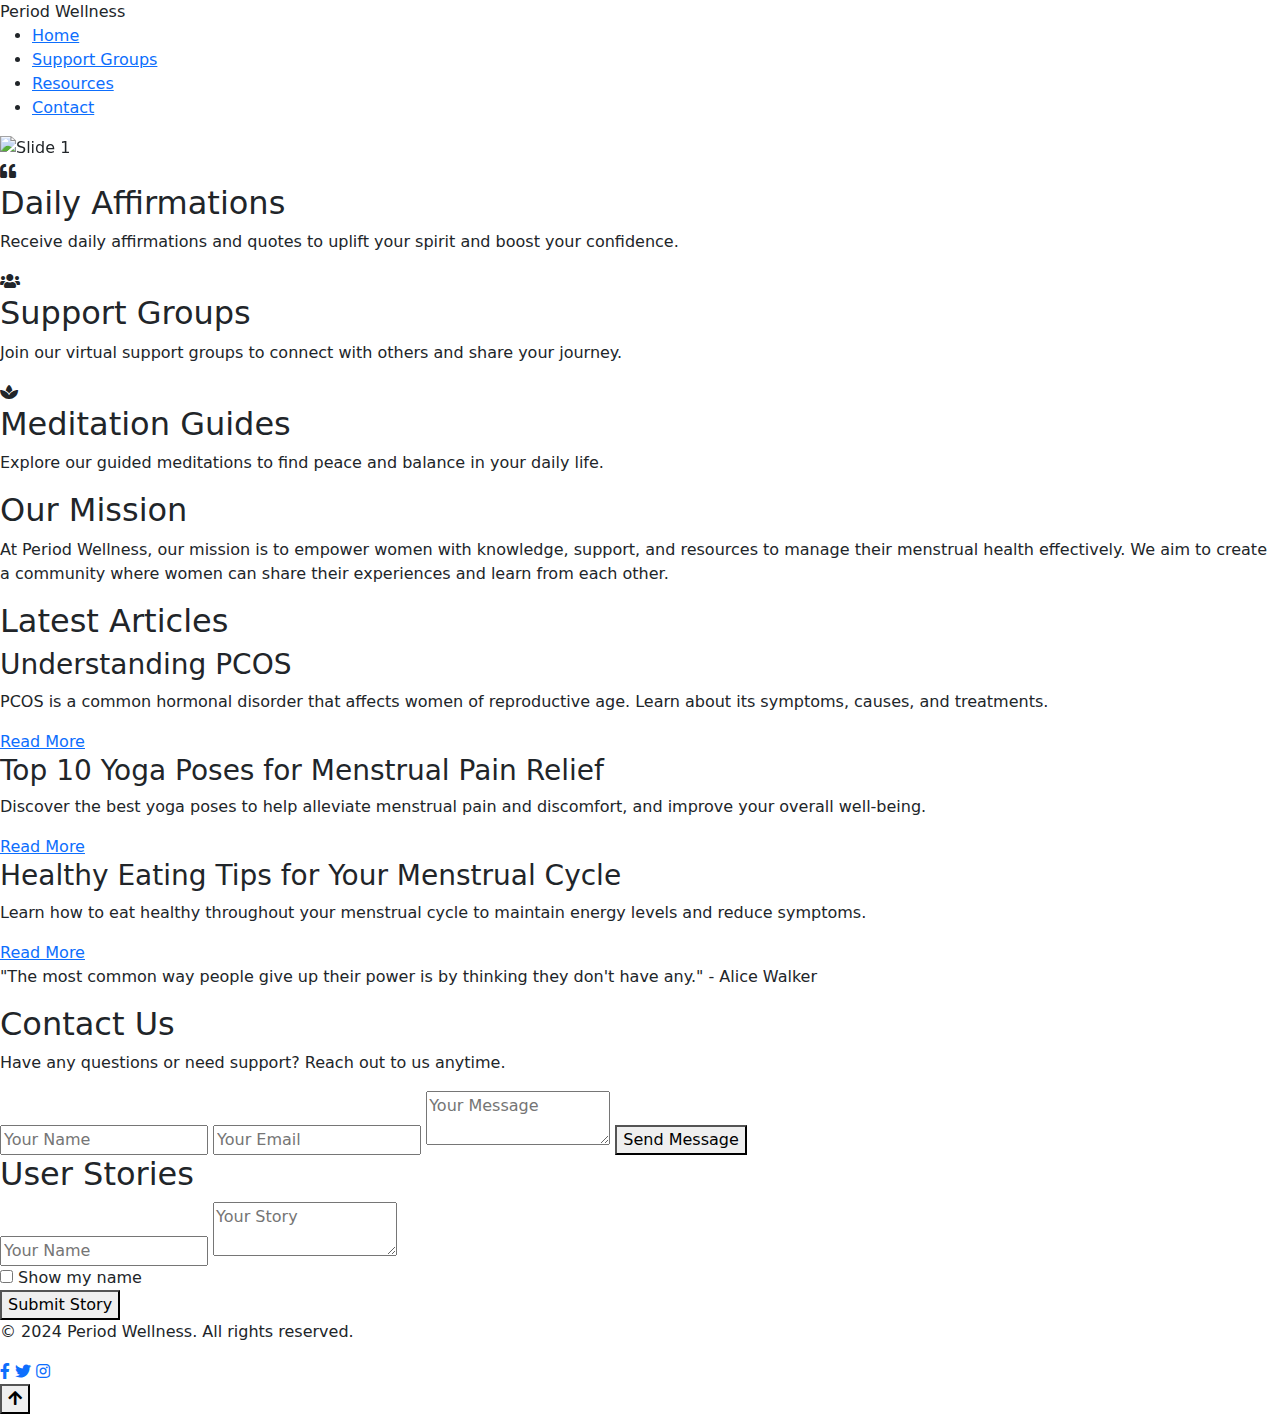
==== index.html @ 1691eefa "Home" ====
<!DOCTYPE html>
<html lang="en">

<head>
    <meta charset="UTF-8">
    <meta name="viewport" content="width=device-width, initial-scale=1.0">
    <title>Period Wellness and Support</title>
    <link rel="stylesheet" href="styles.css">
    <link href="https://fonts.googleapis.com/css2?family=Montserrat:wght@300;400;600&display=swap" rel="stylesheet">
    <link rel="stylesheet" href="https://cdnjs.cloudflare.com/ajax/libs/font-awesome/5.15.4/css/all.min.css">
    <link rel="stylesheet" href="https://cdn.jsdelivr.net/npm/bootstrap@5.3.0/dist/css/bootstrap.min.css" />
    <script src="https://cdn.jsdelivr.net/npm/bootstrap@5.3.0/dist/js/bootstrap.bundle.min.js"></script>
</head>

<body>
    <header>
        <nav>
            <div class="logo">Period Wellness</div>
            <ul>
                <li><a href="#">Home</a></li>
                <li><a href="#">Support Groups</a></li>
                <li><a href="#">Resources</a></li>
                <li><a href="#">Contact</a></li>
            </ul>
        </nav>
    </header>

    <section id="FirstSection">
        <div id="carousel" class="carousel slide" data-bs-ride="carousel" data-bs-interval="2000">
            <div class="carousel-inner">
                <div class="carousel-item active">
                    <img src="images/slide1.jpg" class="d-block w-100" alt="Slide 1">
                </div>
                <div class="carousel-item">
                    <img src="images/slide2.jpg" class="d-block w-100" alt="Slide 2">
                </div>
                <div class="carousel-item">
                    <img src="images/slide3.jpg" class="d-block w-100" alt="Slide 3">
                </div>
            </div>
            <button class="carousel-control-prev" type="button" data-bs-target="#carousel" data-bs-slide="prev">
                <span class="carousel-control-prev-icon" aria-hidden="true"></span>
                <span class="visually-hidden">Previous</span>
            </button>
            <button class="carousel-control-next" type="button" data-bs-target="#carousel" data-bs-slide="next">
                <span class="carousel-control-next-icon" aria-hidden="true"></span>
                <span class="visually-hidden">Next</span>
            </button>
        </div>
    </section>

    <section class="features" id="features">
        <div class="feature">
            <div class="icon"><i class="fas fa-quote-left"></i></div>
            <h2>Daily Affirmations</h2>
            <p>Receive daily affirmations and quotes to uplift your spirit and boost your confidence.</p>
        </div>
        <div class="feature">
            <div class="icon"><i class="fas fa-users"></i></div>
            <h2>Support Groups</h2>
            <p>Join our virtual support groups to connect with others and share your journey.</p>
        </div>
        <div class="feature">
            <div class="icon"><i class="fas fa-spa"></i></div>
            <h2>Meditation Guides</h2>
            <p>Explore our guided meditations to find peace and balance in your daily life.</p>
        </div>
    </section>

    <section class="mission" id="mission">
        <div class="mission-content">
            <h2>Our Mission</h2>
            <p>At Period Wellness, our mission is to empower women with knowledge, support, and resources to manage their menstrual health effectively. We aim to create a community where women can share their experiences and learn from each other.</p>
        </div>
    </section>

    <section class="latest-articles" id="latest-articles">
        <div class="articles-content">
            <h2>Latest Articles</h2>
            <div class="article">
                <h3>Understanding PCOS</h3>
                <p>PCOS is a common hormonal disorder that affects women of reproductive age. Learn about its symptoms, causes, and treatments.</p>
                <a href="#" class="read-more">Read More</a>
            </div>
            <div class="article">
                <h3>Top 10 Yoga Poses for Menstrual Pain Relief</h3>
                <p>Discover the best yoga poses to help alleviate menstrual pain and discomfort, and improve your overall well-being.</p>
                <a href="#" class="read-more">Read More</a>
            </div>
            <div class="article">
                <h3>Healthy Eating Tips for Your Menstrual Cycle</h3>
                <p>Learn how to eat healthy throughout your menstrual cycle to maintain energy levels and reduce symptoms.</p>
                <a href="#" class="read-more">Read More</a>
            </div>
        </div>
    </section>

    <section class="quote" id="quote">
        <div class="quote-content">
            <blockquote>"The most common way people give up their power is by thinking they don't have any." - Alice Walker</blockquote>
        </div>
    </section>

    <section class="contact" id="contact">
        <div class="contact-content">
            <h2>Contact Us</h2>
            <p>Have any questions or need support? Reach out to us anytime.</p>
            <form id="contactForm">
                <input type="text" id="name" placeholder="Your Name" required>
                <input type="email" id="email" placeholder="Your Email" required>
                <textarea id="message" placeholder="Your Message" required></textarea>
                <button type="submit">Send Message</button>
            </form>
        </div>
    </section>

    <section class="user-stories" id="user-stories">
        <div class="stories-content">
            <h2>User Stories</h2>
            <form id="storyForm">
                <input type="text" id="userName" placeholder="Your Name" required>
                <textarea id="userStory" placeholder="Your Story" required></textarea>
                <div class="checkbox">
                    <input type="checkbox" id="displayNameCheckbox">
                    <label for="displayNameCheckbox">Show my name</label>
                </div>
                <button type="submit">Submit Story</button>
            </form>
            <div id="submittedStories">
                <!-- User stories will be displayed here -->
            </div>
        </div>
    </section>

    <footer>
        <p>&copy; 2024 Period Wellness. All rights reserved.</p>
        <div class="social-icons">
            <a href="#"><i class="fab fa-facebook-f"></i></a>
            <a href="#"><i class="fab fa-twitter"></i></a>
            <a href="#"><i class="fab fa-instagram"></i></a>
        </div>
        <button id="backToTopBtn" title="Back to top"><i class="fas fa-arrow-up"></i></button>
    </footer>

    <script src="https://cdn.emailjs.com/dist/email.min.js"></script>
    <script>
        // Initialize EmailJS
        (function () {
            emailjs.init('urpc3kn68WS97JelD'); // Replace with your EmailJS user ID
        })();
        document.getElementById('contactForm').addEventListener('submit', function (event) {
            event.preventDefault();
            // Get form values
            const name = document.getElementById('name').value;
            const email = document.getElementById('email').value;
            const message = document.getElementById('message').value;

            // Prepare the email parameters
            const templateParams = {
                from_name: name,
                from_email: email,
                message: message
            };

            // Send the email
            emailjs.send('service_6n9y5cj', 'template_tfzuzw1', templateParams)
                .then(function (response) {
                    console.log('SUCCESS!', response.status, response.text);
                    alert('Your message has been sent successfully!');
                }, function (error) {
                    console.error('FAILED...', error);
                    alert('Failed to send your message. Please try again later.');
                });
        });

        document.getElementById('storyForm').addEventListener('submit', function (event) {
            event.preventDefault();

            const userName = document.getElementById('userName').value;
            const userStory = document.getElementById('userStory').value;
            const displayName = document.getElementById('displayNameCheckbox').checked;

            const storyContainer = document.createElement('div');
            storyContainer.classList.add('story');

            const nameElement = document.createElement('h3');
            nameElement.textContent = displayName ? userName : 'Anonymous';
            storyContainer.appendChild(nameElement);

            const storyElement = document.createElement('p');
            storyElement.textContent = userStory;
            storyContainer.appendChild(storyElement);

            document.getElementById('submittedStories').appendChild(storyContainer);

            // Clear form fields
            document.getElementById('storyForm').reset();

            // Optional: Show a success message
            alert('Your story has been submitted successfully!');
        });
    </script>
</body>

</html>
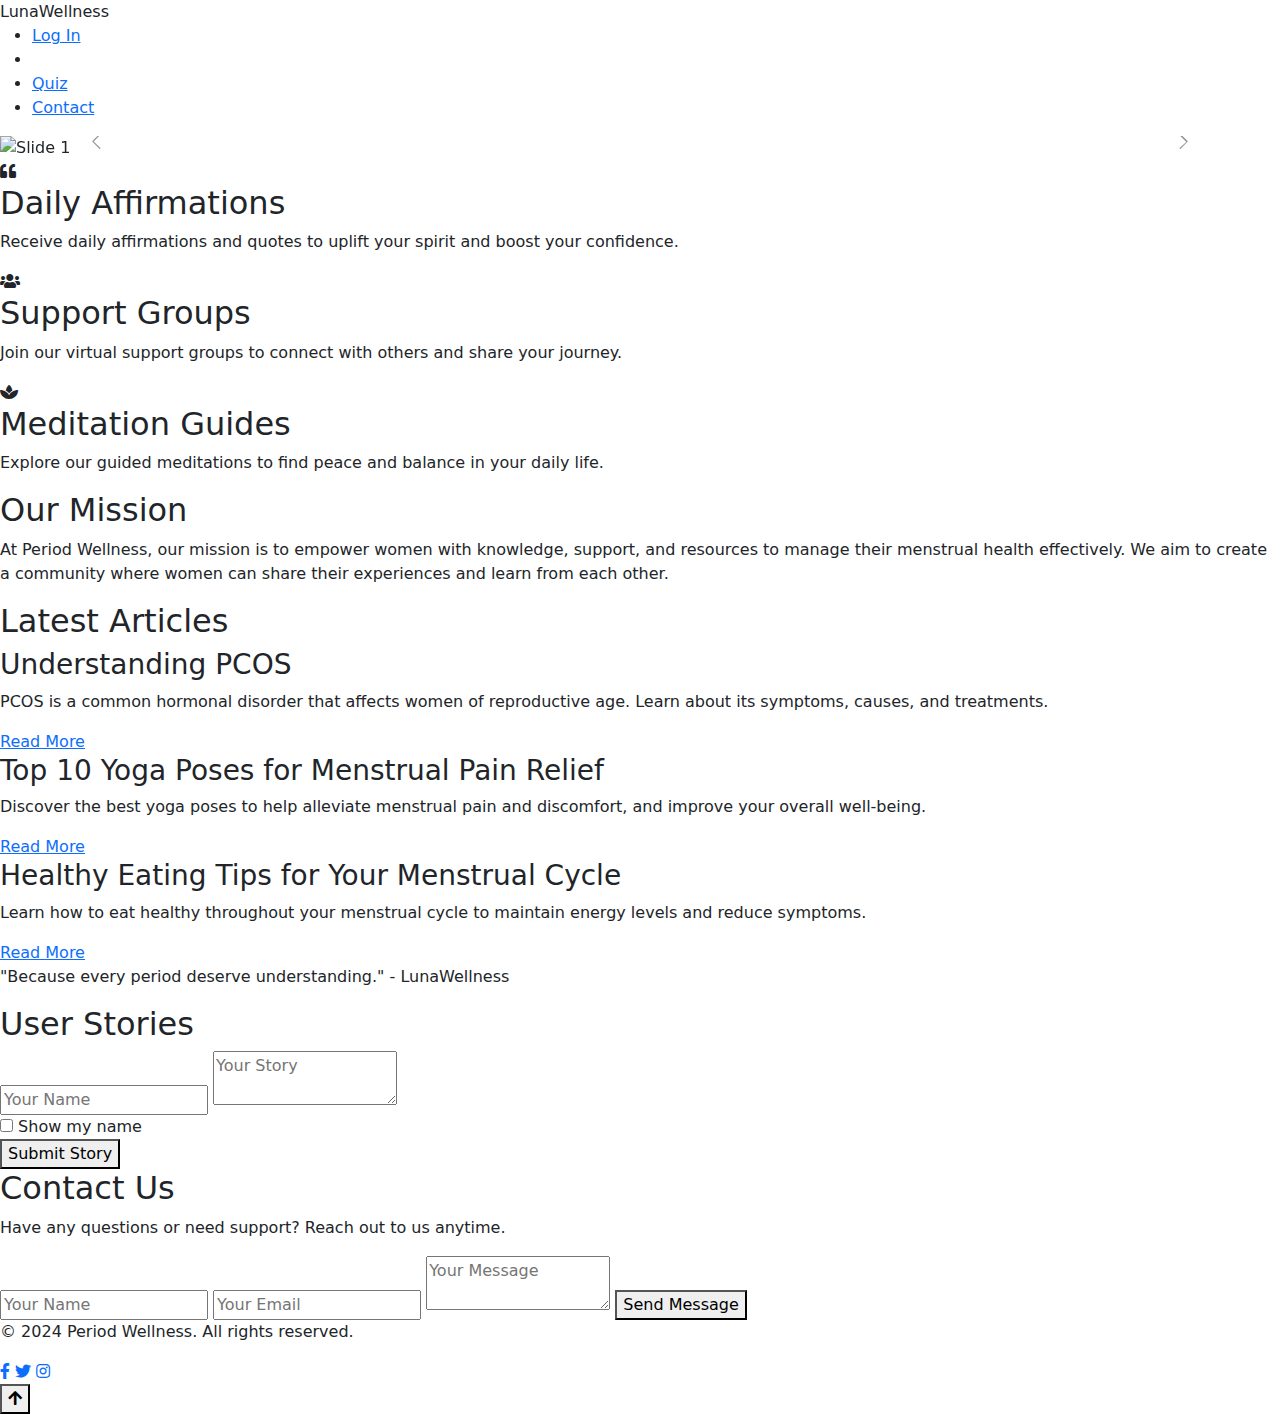
==== commit 2799779c: "Home Page" ====
--- a/index.html
+++ b/index.html
@@ -1,149 +1,224 @@
 <!DOCTYPE html>
 <html lang="en">
 
-<head>
-    <meta charset="UTF-8">
-    <meta name="viewport" content="width=device-width, initial-scale=1.0">
-    <title>Period Wellness and Support</title>
-    <link rel="stylesheet" href="styles.css">
-    <link href="https://fonts.googleapis.com/css2?family=Montserrat:wght@300;400;600&display=swap" rel="stylesheet">
-    <link rel="stylesheet" href="https://cdnjs.cloudflare.com/ajax/libs/font-awesome/5.15.4/css/all.min.css">
-    <link rel="stylesheet" href="https://cdn.jsdelivr.net/npm/bootstrap@5.3.0/dist/css/bootstrap.min.css" />
-    <script src="https://cdn.jsdelivr.net/npm/bootstrap@5.3.0/dist/js/bootstrap.bundle.min.js"></script>
-</head>
-
-<body>
-    <header>
-        <nav>
-            <div class="logo">Period Wellness</div>
-            <ul>
-                <li><a href="#">Home</a></li>
-                <li><a href="#">Support Groups</a></li>
-                <li><a href="#">Resources</a></li>
-                <li><a href="#">Contact</a></li>
-            </ul>
-        </nav>
-    </header>
-
-    <section id="FirstSection">
-        <div id="carousel" class="carousel slide" data-bs-ride="carousel" data-bs-interval="2000">
-            <div class="carousel-inner">
-                <div class="carousel-item active">
-                    <img src="images/slide1.jpg" class="d-block w-100" alt="Slide 1">
-                </div>
-                <div class="carousel-item">
-                    <img src="images/slide2.jpg" class="d-block w-100" alt="Slide 2">
-                </div>
-                <div class="carousel-item">
-                    <img src="images/slide3.jpg" class="d-block w-100" alt="Slide 3">
-                </div>
-            </div>
-            <button class="carousel-control-prev" type="button" data-bs-target="#carousel" data-bs-slide="prev">
-                <span class="carousel-control-prev-icon" aria-hidden="true"></span>
-                <span class="visually-hidden">Previous</span>
-            </button>
-            <button class="carousel-control-next" type="button" data-bs-target="#carousel" data-bs-slide="next">
-                <span class="carousel-control-next-icon" aria-hidden="true"></span>
-                <span class="visually-hidden">Next</span>
-            </button>
-        </div>
-    </section>
-
-    <section class="features" id="features">
-        <div class="feature">
-            <div class="icon"><i class="fas fa-quote-left"></i></div>
-            <h2>Daily Affirmations</h2>
-            <p>Receive daily affirmations and quotes to uplift your spirit and boost your confidence.</p>
-        </div>
-        <div class="feature">
-            <div class="icon"><i class="fas fa-users"></i></div>
-            <h2>Support Groups</h2>
-            <p>Join our virtual support groups to connect with others and share your journey.</p>
-        </div>
-        <div class="feature">
-            <div class="icon"><i class="fas fa-spa"></i></div>
-            <h2>Meditation Guides</h2>
-            <p>Explore our guided meditations to find peace and balance in your daily life.</p>
-        </div>
-    </section>
-
-    <section class="mission" id="mission">
-        <div class="mission-content">
-            <h2>Our Mission</h2>
-            <p>At Period Wellness, our mission is to empower women with knowledge, support, and resources to manage their menstrual health effectively. We aim to create a community where women can share their experiences and learn from each other.</p>
-        </div>
-    </section>
-
-    <section class="latest-articles" id="latest-articles">
-        <div class="articles-content">
-            <h2>Latest Articles</h2>
-            <div class="article">
-                <h3>Understanding PCOS</h3>
-                <p>PCOS is a common hormonal disorder that affects women of reproductive age. Learn about its symptoms, causes, and treatments.</p>
-                <a href="#" class="read-more">Read More</a>
-            </div>
-            <div class="article">
-                <h3>Top 10 Yoga Poses for Menstrual Pain Relief</h3>
-                <p>Discover the best yoga poses to help alleviate menstrual pain and discomfort, and improve your overall well-being.</p>
-                <a href="#" class="read-more">Read More</a>
-            </div>
-            <div class="article">
-                <h3>Healthy Eating Tips for Your Menstrual Cycle</h3>
-                <p>Learn how to eat healthy throughout your menstrual cycle to maintain energy levels and reduce symptoms.</p>
-                <a href="#" class="read-more">Read More</a>
-            </div>
-        </div>
-    </section>
-
-    <section class="quote" id="quote">
-        <div class="quote-content">
-            <blockquote>"The most common way people give up their power is by thinking they don't have any." - Alice Walker</blockquote>
-        </div>
-    </section>
-
-    <section class="contact" id="contact">
-        <div class="contact-content">
-            <h2>Contact Us</h2>
-            <p>Have any questions or need support? Reach out to us anytime.</p>
-            <form id="contactForm">
-                <input type="text" id="name" placeholder="Your Name" required>
-                <input type="email" id="email" placeholder="Your Email" required>
-                <textarea id="message" placeholder="Your Message" required></textarea>
-                <button type="submit">Send Message</button>
-            </form>
-        </div>
-    </section>
-
-    <section class="user-stories" id="user-stories">
-        <div class="stories-content">
-            <h2>User Stories</h2>
-            <form id="storyForm">
-                <input type="text" id="userName" placeholder="Your Name" required>
-                <textarea id="userStory" placeholder="Your Story" required></textarea>
-                <div class="checkbox">
-                    <input type="checkbox" id="displayNameCheckbox">
-                    <label for="displayNameCheckbox">Show my name</label>
-                </div>
-                <button type="submit">Submit Story</button>
-            </form>
-            <div id="submittedStories">
-                <!-- User stories will be displayed here -->
-            </div>
-        </div>
-    </section>
-
-    <footer>
-        <p>&copy; 2024 Period Wellness. All rights reserved.</p>
-        <div class="social-icons">
-            <a href="#"><i class="fab fa-facebook-f"></i></a>
-            <a href="#"><i class="fab fa-twitter"></i></a>
-            <a href="#"><i class="fab fa-instagram"></i></a>
-        </div>
-        <button id="backToTopBtn" title="Back to top"><i class="fas fa-arrow-up"></i></button>
-    </footer>
-
-    <script src="https://cdn.emailjs.com/dist/email.min.js"></script>
-    <script>
+    <head>
+        <meta charset="UTF-8">
+        <meta name="viewport" content="width=device-width, initial-scale=1.0">
+        <title>LunaWellness</title>
+        <link rel="stylesheet" href="styles.css">
+        <link
+            href="https://fonts.googleapis.com/css2?family=Montserrat:wght@300;400;600&display=swap"
+            rel="stylesheet">
+        <link rel="stylesheet"
+            href="https://cdnjs.cloudflare.com/ajax/libs/font-awesome/5.15.4/css/all.min.css">
+        <link rel="stylesheet"
+            href="https://cdn.jsdelivr.net/npm/bootstrap@5.3.0/dist/css/bootstrap.min.css" />
+        <script
+            src="https://cdn.jsdelivr.net/npm/bootstrap@5.3.0/dist/js/bootstrap.bundle.min.js"></script>
+        <style>
+        .carousel-control-prev-icon,
+        .carousel-control-next-icon {
+            background-color: transparent;
+            background-image: none;
+        }
+
+        .carousel-control-prev-icon::after,
+        .carousel-control-next-icon::after {
+            content: '';
+            display: inline-block;
+            width: 20px; 
+            height: 20px;
+            background-size: 100% 100%;
+        }
+
+        .carousel-control-prev-icon::after {
+            background-image: url('data:image/svg+xml;charset=UTF-8,%3Csvg viewBox="0 0 16 16" xmlns="http://www.w3.org/2000/svg"%3E%3Cpath fill="%23333" d="M11.354 1.646a.5.5 0 010 .708L6.207 7.5l5.147 5.146a.5.5 0 01-.708.708l-5.5-5.5a.5.5 0 010-.708l5.5-5.5a.5.5 0 01.708 0z"%3E%3C/path%3E%3C/svg%3E');
+        }
+
+        .carousel-control-next-icon::after {
+            background-image: url('data:image/svg+xml;charset=UTF-8,%3Csvg viewBox="0 0 16 16" xmlns="http://www.w3.org/2000/svg"%3E%3Cpath fill="%23333" d="M4.646 1.646a.5.5 0 01.708 0l5.5 5.5a.5.5 0 010 .708l-5.5 5.5a.5.5 0 01-.708-.708L9.793 8 4.646 2.854a.5.5 0 010-.708z"%3E%3C/path%3E%3C/svg%3E'); 
+        }
+    </style>
+    </head>
+
+    <body>
+        <header>
+            <nav>
+                <div class="logo">LunaWellness</div>
+                <ul>
+                    <li><a href="#">Log In</a></li>
+                    <li><a href="#"></a></li>
+                    <li><a href="#">Quiz</a></li>
+                    <li><a
+                            href="mailto:lunawellness.organisation@gmail.com">Contact</a></li>
+                </ul>
+            </nav>
+        </header>
+
+        <section id="FirstSection">
+            <div id="carousel" class="carousel slide" data-bs-ride="carousel"
+                data-bs-interval="2000">
+                <div class="carousel-inner">
+                    <div class="carousel-item active">
+                        <img src="Slide1.gif" class="d-block w-100"
+                            alt="Slide 1">
+                    </div>
+                    <div class="carousel-item">
+                        <img src="Slide2.png" class="d-block w-100"
+                            alt="Slide 2">
+                    </div>
+                    <div class="carousel-item">
+                        <img src="Slide3.png" class="d-block w-100"
+                            alt="Slide 3">
+                    </div>
+                    <div class="carousel-item">
+                        <img src="Slide4.jpeg" class="d-block w-100"
+                            alt="Slide 4">
+                    </div>
+                    <div class="carousel-item">
+                        <img src="Slide5.jpeg" class="d-block w-100"
+                            alt="Slide 5">
+                    </div>
+                    <button class="carousel-control-prev" type="button"
+                        data-bs-target="#carousel" data-bs-slide="prev">
+                        <span class="carousel-control-prev-icon"
+                            aria-hidden="true"></span>
+                        <span class="visually-hidden">Previous</span>
+                    </button>
+                    <button class="carousel-control-next" type="button"
+                        data-bs-target="#carousel" data-bs-slide="next">
+                        <span class="carousel-control-next-icon"
+                            aria-hidden="true"></span>
+                        <span class="visually-hidden">Next</span>
+                    </button>
+                </div>
+            </section>
+
+            <section class="features" id="features">
+                <div class="feature">
+                    <div class="icon"><i class="fas fa-quote-left"></i></div>
+                    <h2>Daily Affirmations</h2>
+                    <p>Receive daily affirmations and quotes to uplift your
+                        spirit
+                        and boost your confidence.</p>
+                </div>
+                <div class="feature">
+                    <div class="icon"><i class="fas fa-users"></i></div>
+                    <h2>Support Groups</h2>
+                    <p>Join our virtual support groups to connect with others
+                        and
+                        share your journey.</p>
+                </div>
+                <div class="feature">
+                    <div class="icon"><i class="fas fa-spa"></i></div>
+                    <h2>Meditation Guides</h2>
+                    <p>Explore our guided meditations to find peace and balance
+                        in
+                        your daily life.</p>
+                </div>
+            </section>
+
+            <section class="mission" id="mission">
+                <div class="mission-content">
+                    <h2>Our Mission</h2>
+                    <p>At Period Wellness, our mission is to empower women with
+                        knowledge, support, and resources to manage their
+                        menstrual
+                        health effectively. We aim to create a community where
+                        women
+                        can share their experiences and learn from each
+                        other.</p>
+                </div>
+            </section>
+
+            <section class="latest-articles" id="latest-articles">
+                <div class="articles-content">
+                    <h2>Latest Articles</h2>
+                    <div class="article">
+                        <h3>Understanding PCOS</h3>
+                        <p>PCOS is a common hormonal disorder that affects women
+                            of
+                            reproductive age. Learn about its symptoms, causes,
+                            and
+                            treatments.</p>
+                        <a href="#" class="read-more">Read More</a>
+                    </div>
+                    <div class="article">
+                        <h3>Top 10 Yoga Poses for Menstrual Pain Relief</h3>
+                        <p>Discover the best yoga poses to help alleviate
+                            menstrual
+                            pain and discomfort, and improve your overall
+                            well-being.</p>
+                        <a href="#" class="read-more">Read More</a>
+                    </div>
+                    <div class="article">
+                        <h3>Healthy Eating Tips for Your Menstrual Cycle</h3>
+                        <p>Learn how to eat healthy throughout your menstrual
+                            cycle
+                            to maintain energy levels and reduce symptoms.</p>
+                        <a href="#" class="read-more">Read More</a>
+                    </div>
+                </div>
+            </section>
+
+            <section class="quote" id="quote">
+                <div class="quote-content">
+                    <blockquote>"Because every period deserve understanding."
+                        - LunaWellness</blockquote>
+                </div>
+            </section>
+
+            <section class="user-stories" id="user-stories">
+                <div class="stories-content">
+                    <h2>User Stories</h2>
+                    <form id="storyForm">
+                        <input type="text" id="userName" placeholder="Your Name"
+                            required>
+                        <textarea id="userStory" placeholder="Your Story"
+                            required></textarea>
+                        <div class="checkbox">
+                            <input type="checkbox" id="displayNameCheckbox">
+                            <label for="displayNameCheckbox">Show my
+                                name</label>
+                        </div>
+                        <button type="submit">Submit Story</button>
+                    </form>
+                    <div id="submittedStories">
+                        <!-- User stories will be displayed here -->
+                    </div>
+                </div>
+            </section>
+
+            <section class="contact" id="contact">
+                <div class="contact-content">
+                    <h2>Contact Us</h2>
+                    <p>Have any questions or need support? Reach out to us
+                        anytime.</p>
+                    <form id="contactForm">
+                        <input type="text" id="name" placeholder="Your Name"
+                            required>
+                        <input type="email" id="email" placeholder="Your Email"
+                            required>
+                        <textarea id="message" placeholder="Your Message"
+                            required></textarea>
+                        <button type="submit">Send Message</button>
+                    </form>
+                </div>
+            </section>
+
+            <footer>
+                <p>&copy; 2024 Period Wellness. All rights reserved.</p>
+                <div class="social-icons">
+                    <a href="#"><i class="fab fa-facebook-f"></i></a>
+                    <a href="#"><i class="fab fa-twitter"></i></a>
+                    <a href="#"><i class="fab fa-instagram"></i></a>
+                </div>
+                <button id="backToTopBtn" title="Back to top"><i
+                        class="fas fa-arrow-up"></i></button>
+            </footer>
+
+            <script src="https://cdn.emailjs.com/dist/email.min.js"></script>
+            <script>
         // Initialize EmailJS
         (function () {
             emailjs.init('urpc3kn68WS97JelD'); // Replace with your EmailJS user ID
@@ -200,6 +275,6 @@
             alert('Your story has been submitted successfully!');
         });
     </script>
-</body>
-
-</html>
+        </body>
+
+    </html>
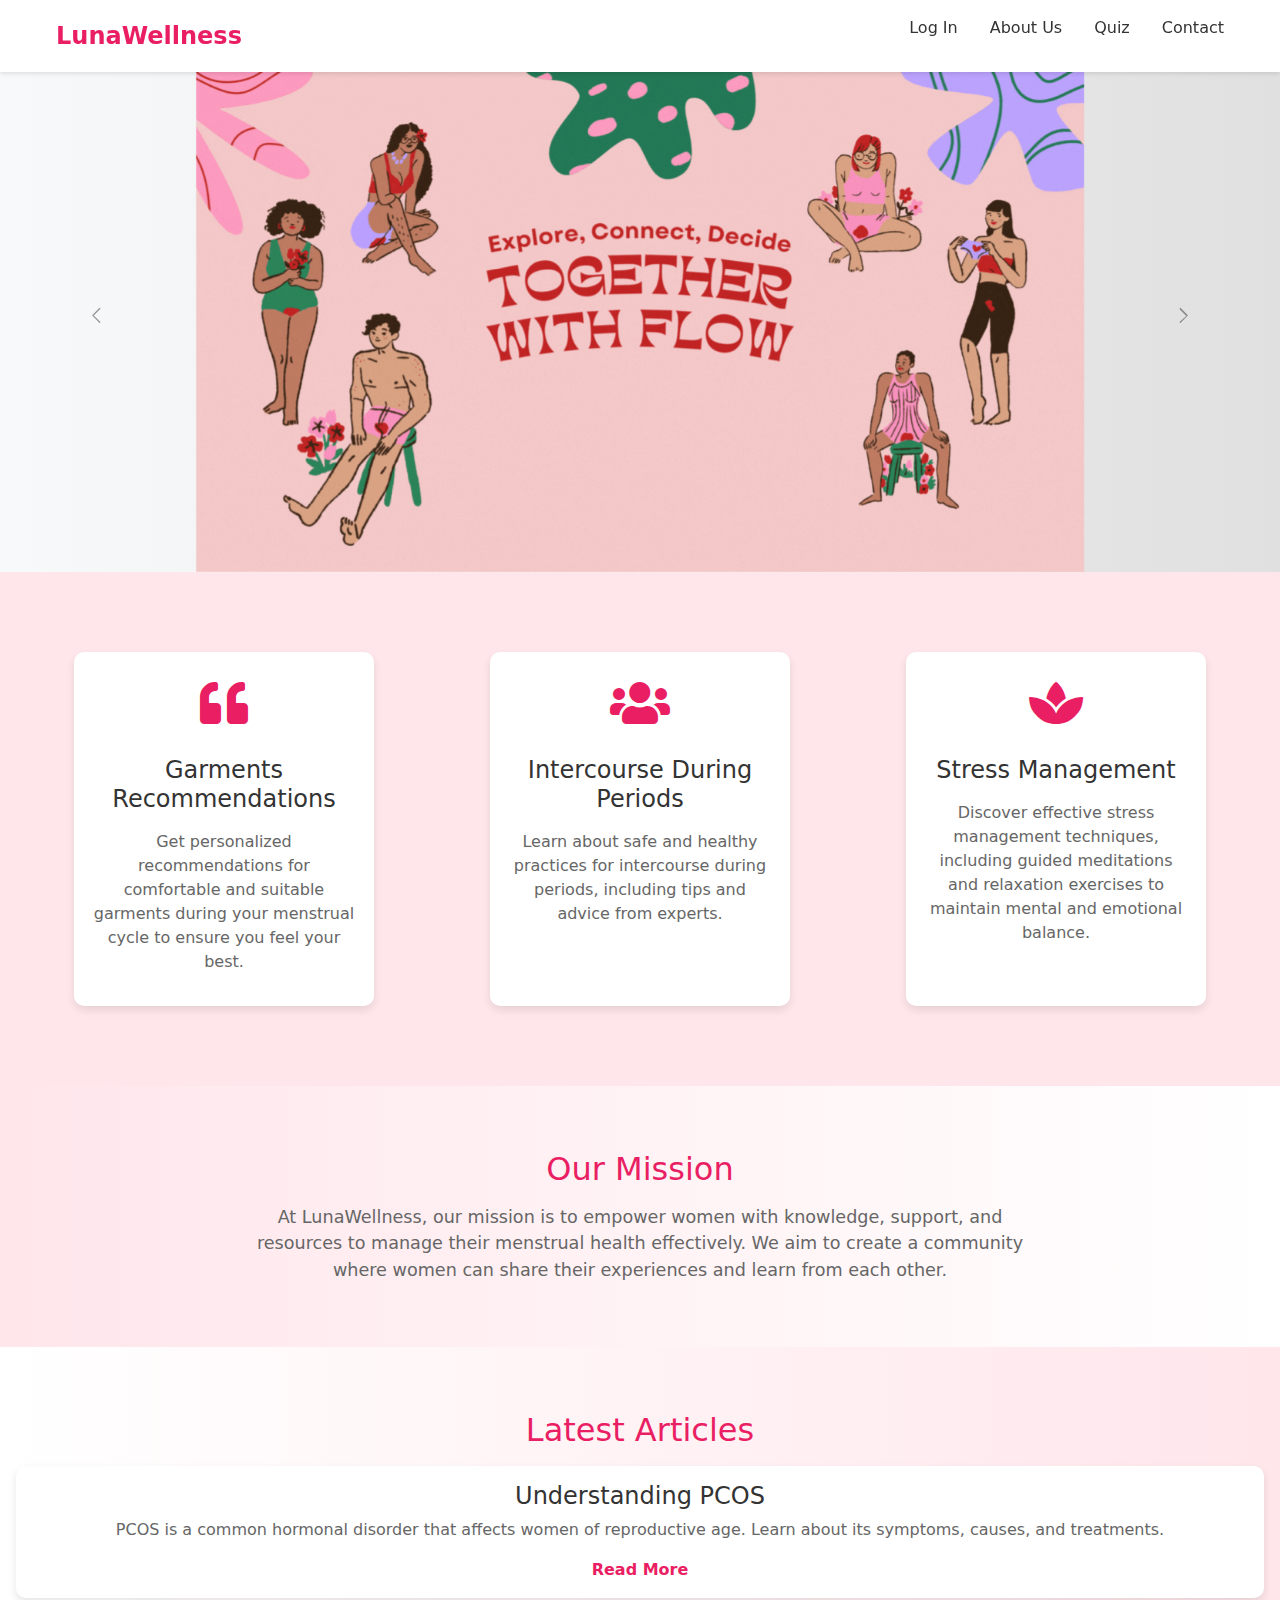
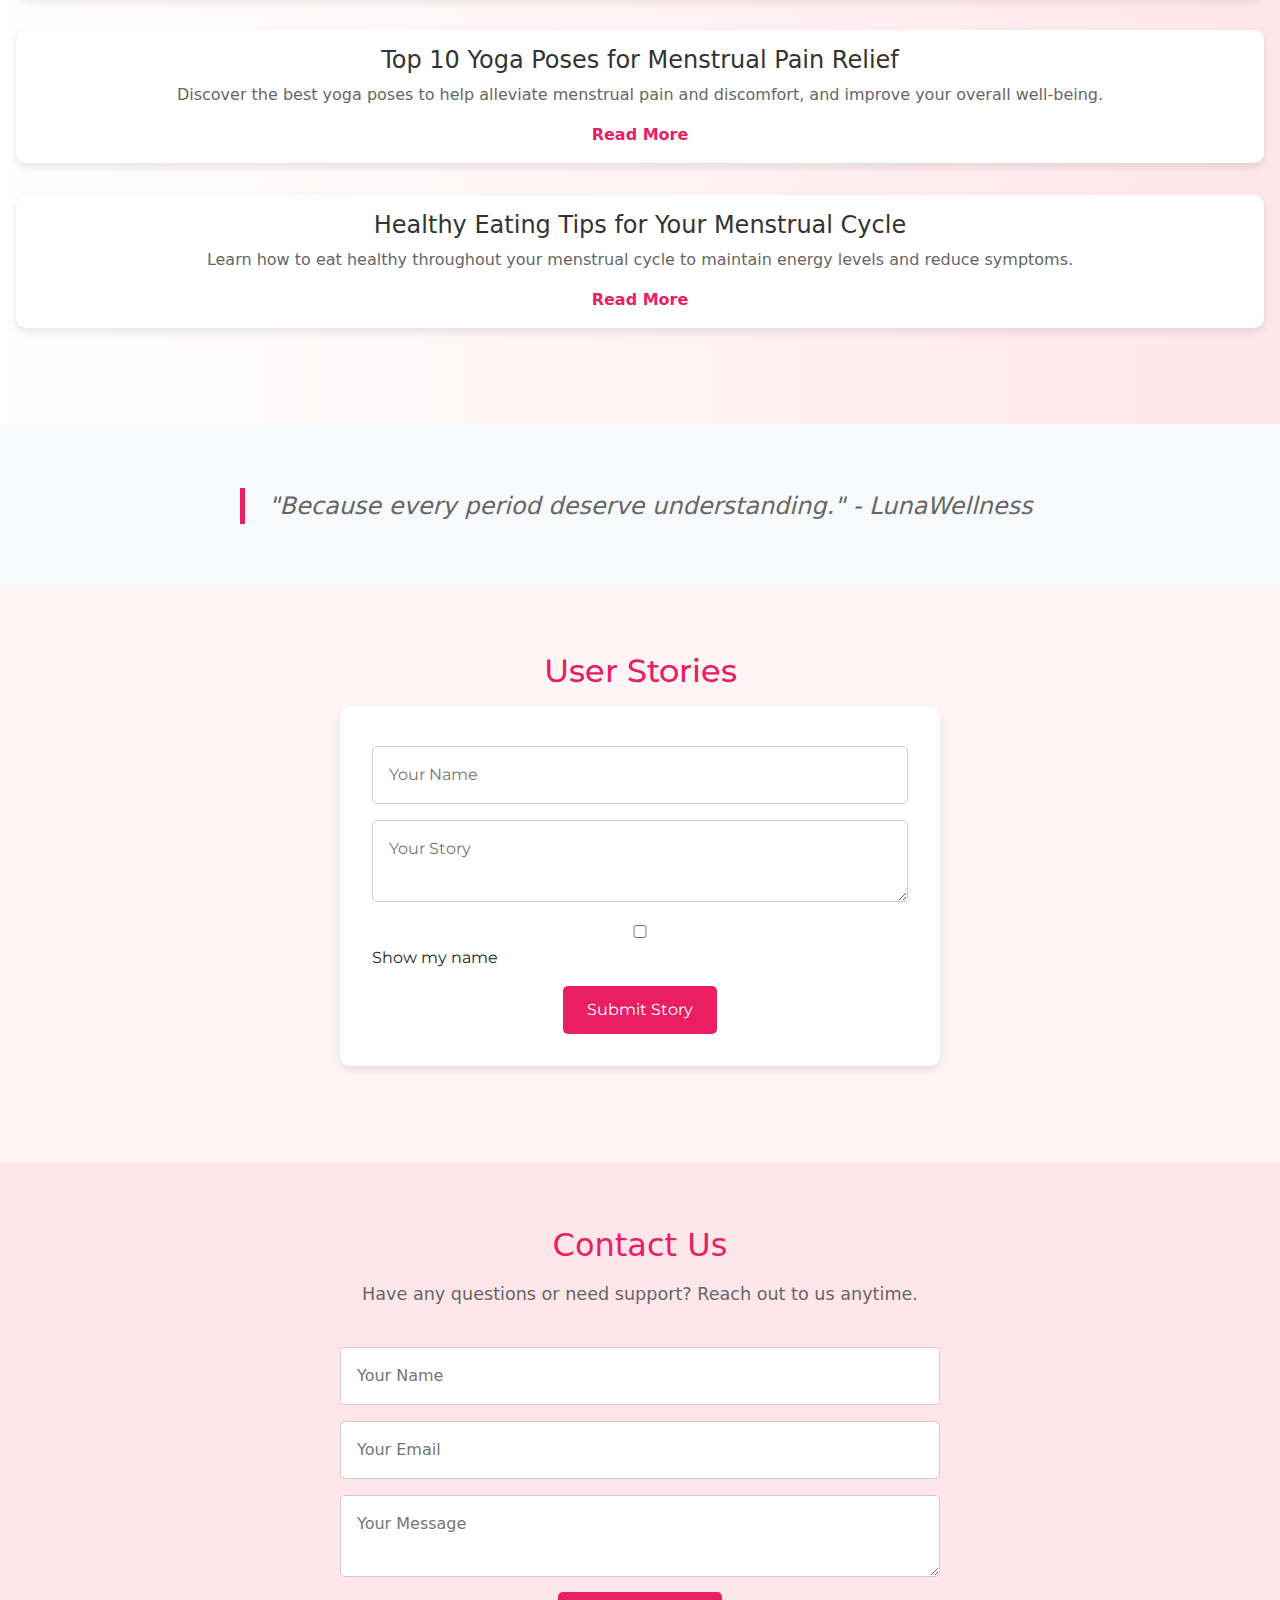
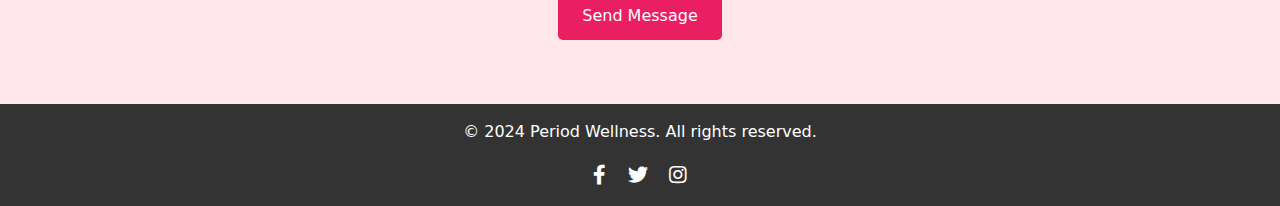
==== commit 87a7b9a8: "Home Page Structure" ====
--- a/index.html
+++ b/index.html
@@ -46,9 +46,9 @@
             <nav>
                 <div class="logo">LunaWellness</div>
                 <ul>
-                    <li><a href="#">Log In</a></li>
-                    <li><a href="#"></a></li>
-                    <li><a href="#">Quiz</a></li>
+                    <li><a href="login.html">Log In</a></li>
+                    <li><a href="#">About Us</a></li>
+                    <li><a href="quiz.html">Quiz</a></li>
                     <li><a
                             href="mailto:lunawellness.organisation@gmail.com">Contact</a></li>
                 </ul>
@@ -60,24 +60,39 @@
                 data-bs-interval="2000">
                 <div class="carousel-inner">
                     <div class="carousel-item active">
-                        <img src="Slide1.gif" class="d-block w-100"
-                            alt="Slide 1">
-                    </div>
-                    <div class="carousel-item">
-                        <img src="Slide2.png" class="d-block w-100"
-                            alt="Slide 2">
-                    </div>
-                    <div class="carousel-item">
-                        <img src="Slide3.png" class="d-block w-100"
-                            alt="Slide 3">
-                    </div>
-                    <div class="carousel-item">
-                        <img src="Slide4.jpeg" class="d-block w-100"
-                            alt="Slide 4">
-                    </div>
-                    <div class="carousel-item">
-                        <img src="Slide5.jpeg" class="d-block w-100"
-                            alt="Slide 5">
+                        <a href="Evol_Menstrual.html">
+                            <img src="Slide1.gif" class="d-block w-100"
+                                alt="Slide 1"></a>
+                    </div>
+                    <div class="carousel-item">
+                        <a href="intro.html">
+                            <img src="Slide2.png" class="d-block w-100"
+                                alt="Slide 2"></a>
+                    </div>
+                    <div class="carousel-item">
+                        <a href="effects.html">
+                            <img src="Slide3.png" class="d-block w-100"
+                                alt="Slide 3"></a>
+                    </div>
+                    <div class="carousel-item">
+                        <a href="myth_fact.html">
+                            <img src="Slide4.jpeg" class="d-block w-100"
+                                alt="Slide 4"></a>
+                    </div>
+                    <div class="carousel-item">
+                        <a href="Comparision_Tables.html">
+                            <img src="Slide5.jpeg" class="d-block w-100"
+                                alt="Slide 5"></a>
+                    </div>
+                    <div class="carousel-item">
+                        <a href="period_tracker.html">
+                            <img src="Slide6.jpeg" class="d-block w-100"
+                                alt="Slide 6"></a>
+                    </div>
+                    <div class="carousel-item">
+                        <a href="foods.html">
+                            <img src="Slide7.jpeg" class="d-block w-100"
+                                alt="Slide 7"></a>
                     </div>
                     <button class="carousel-control-prev" type="button"
                         data-bs-target="#carousel" data-bs-slide="prev">
@@ -96,35 +111,44 @@
 
             <section class="features" id="features">
                 <div class="feature">
-                    <div class="icon"><i class="fas fa-quote-left"></i></div>
-                    <h2>Daily Affirmations</h2>
-                    <p>Receive daily affirmations and quotes to uplift your
-                        spirit
-                        and boost your confidence.</p>
+                    <a href="underwear.html">
+                        <div class="icon"><i
+                                class="fas fa-quote-left"></i></div>
+                        <h2>Garments Recommendations</h2>
+                        <p>Get personalized recommendations for comfortable and
+                            suitable garments during your menstrual cycle to
+                            ensure
+                            you feel your best.</p></a>
                 </div>
                 <div class="feature">
-                    <div class="icon"><i class="fas fa-users"></i></div>
-                    <h2>Support Groups</h2>
-                    <p>Join our virtual support groups to connect with others
-                        and
-                        share your journey.</p>
+                    <a href="safe.html">
+                        <div class="icon"><i class="fas fa-users"></i></div>
+                        <h2>Intercourse During Periods</h2>
+                        <p>Learn about safe and healthy practices for
+                            intercourse
+                            during periods, including tips and advice from
+                            experts.</p></a>
                 </div>
                 <div class="feature">
-                    <div class="icon"><i class="fas fa-spa"></i></div>
-                    <h2>Meditation Guides</h2>
-                    <p>Explore our guided meditations to find peace and balance
-                        in
-                        your daily life.</p>
+                    <a href="motivation.html">
+                        <div class="icon"><i class="fas fa-spa"></i></div>
+                        <h2>Stress Management</h2>
+                        <p>Discover effective stress management techniques,
+                            including guided meditations and relaxation
+                            exercises to
+                            maintain mental and emotional balance.</p></a>
                 </div>
             </section>
 
             <section class="mission" id="mission">
                 <div class="mission-content">
                     <h2>Our Mission</h2>
-                    <p>At Period Wellness, our mission is to empower women with
+                    <p>At LunaWellness, our mission is to empower women
+                        with
                         knowledge, support, and resources to manage their
                         menstrual
-                        health effectively. We aim to create a community where
+                        health effectively. We aim to create a community
+                        where
                         women
                         can share their experiences and learn from each
                         other.</p>
@@ -136,9 +160,11 @@
                     <h2>Latest Articles</h2>
                     <div class="article">
                         <h3>Understanding PCOS</h3>
-                        <p>PCOS is a common hormonal disorder that affects women
+                        <p>PCOS is a common hormonal disorder that affects
+                            women
                             of
-                            reproductive age. Learn about its symptoms, causes,
+                            reproductive age. Learn about its symptoms,
+                            causes,
                             and
                             treatments.</p>
                         <a href="#" class="read-more">Read More</a>
@@ -152,10 +178,13 @@
                         <a href="#" class="read-more">Read More</a>
                     </div>
                     <div class="article">
-                        <h3>Healthy Eating Tips for Your Menstrual Cycle</h3>
-                        <p>Learn how to eat healthy throughout your menstrual
+                        <h3>Healthy Eating Tips for Your Menstrual
+                            Cycle</h3>
+                        <p>Learn how to eat healthy throughout your
+                            menstrual
                             cycle
-                            to maintain energy levels and reduce symptoms.</p>
+                            to maintain energy levels and reduce
+                            symptoms.</p>
                         <a href="#" class="read-more">Read More</a>
                     </div>
                 </div>
@@ -172,7 +201,8 @@
                 <div class="stories-content">
                     <h2>User Stories</h2>
                     <form id="storyForm">
-                        <input type="text" id="userName" placeholder="Your Name"
+                        <input type="text" id="userName"
+                            placeholder="Your Name"
                             required>
                         <textarea id="userStory" placeholder="Your Story"
                             required></textarea>
@@ -197,7 +227,8 @@
                     <form id="contactForm">
                         <input type="text" id="name" placeholder="Your Name"
                             required>
-                        <input type="email" id="email" placeholder="Your Email"
+                        <input type="email" id="email"
+                            placeholder="Your Email"
                             required>
                         <textarea id="message" placeholder="Your Message"
                             required></textarea>
@@ -217,7 +248,8 @@
                         class="fas fa-arrow-up"></i></button>
             </footer>
 
-            <script src="https://cdn.emailjs.com/dist/email.min.js"></script>
+            <script
+                src="https://cdn.emailjs.com/dist/email.min.js"></script>
             <script>
         // Initialize EmailJS
         (function () {
@@ -277,4 +309,4 @@
     </script>
         </body>
 
-    </html>
+    </html>--- a/styles.css
+++ b/styles.css
@@ -0,0 +1,388 @@
+* {
+    margin: 0;
+    padding: 0;
+    box-sizing: border-box;
+}
+
+body {
+    font-family: 'Montserrat', sans-serif;
+    color: #333;
+    background: linear-gradient(to right, #f8f9fa, #e0e0e0);
+    line-height: 1.6;
+}
+
+header {
+    background: #fff;
+    box-shadow: 0 2px 4px rgba(0, 0, 0, 0.1);
+    padding: 1rem 0;
+    position: sticky;
+    top: 0;
+    z-index: 1000;
+}
+
+nav {
+    display: flex;
+    justify-content: space-between;
+    align-items: center;
+    max-width: 1200px;
+    margin: 0 auto;
+    padding: 0 1rem;
+}
+
+nav .logo {
+    font-size: 1.5rem;
+    font-weight: 600;
+    color: #e91e63;
+}
+
+nav ul {
+    display: flex;
+    list-style: none;
+}
+
+nav ul li {
+    margin-left: 2rem;
+}
+
+nav ul li a {
+    text-decoration: none;
+    color: #333;
+    font-weight: 400;
+    transition: color 0.3s;
+}
+
+nav ul li a:hover {
+    color: #e91e63;
+}
+
+#FirstSection {
+    position: relative;
+}
+
+.carousel-inner img {
+    max-height: 500px;
+    object-fit: contain;
+}
+
+.features {
+    display: flex;
+    justify-content: space-around;
+    padding: 4rem 1rem;
+    background: #ffe6eb;
+    flex-wrap: wrap;
+    animation: fadeIn 1s ease-in;
+}
+
+.feature {
+    max-width: 300px;
+    text-align: center;
+    margin: 1rem 0;
+    transition: transform 0.3s;
+    padding: 1rem;
+    background: #fff;
+    border-radius: 10px;
+    box-shadow: 0 4px 8px rgba(0, 0, 0, 0.1);
+}
+
+.feature:hover {
+    transform: scale(1.05);
+}
+
+.feature a{
+    text-decoration: none;
+}
+
+.icon {
+    font-size: 3rem;
+    color: #e91e63;
+    margin-bottom: 1rem;
+}
+
+.feature h2 {
+    font-size: 1.5rem;
+    margin-bottom: 1rem;
+    color: #333;
+}
+
+.feature p {
+    font-size: 1rem;
+    color: #666;
+}
+
+.mission {
+    padding: 4rem 1rem;
+    background: linear-gradient(to right, #ffe6eb, #fff);
+    text-align: center;
+}
+
+.mission h2 {
+    font-size: 2rem;
+    margin-bottom: 1rem;
+    color: #e91e63;
+}
+
+.mission p {
+    max-width: 800px;
+    margin: 0 auto;
+    font-size: 1.1rem;
+    color: #666;
+}
+
+
+.latest-articles {
+    padding: 4rem 1rem;
+    background: linear-gradient(to right, #fff, #ffe6eb);
+    text-align: center;
+}
+
+.latest-articles h2 {
+    font-size: 2rem;
+    margin-bottom: 1rem;
+    color: #e91e63;
+}
+
+.latest-articles .article {
+    margin-bottom: 2rem;
+    padding: 1rem;
+    background: #fff;
+    border-radius: 10px;
+    box-shadow: 0 4px 8px rgba(0, 0, 0, 0.1);
+    transition: transform 0.3s;
+}
+
+.latest-articles .article:hover {
+    transform: scale(1.05);
+}
+
+.latest-articles .article h3 {
+    font-size: 1.5rem;
+    margin-bottom: 0.5rem;
+    color: #333;
+}
+
+.latest-articles .article p {
+    font-size: 1rem;
+    color: #666;
+}
+
+.latest-articles .read-more {
+    color: #e91e63;
+    text-decoration: none;
+    font-weight: 600;
+    transition: color 0.3s;
+}
+
+.latest-articles .read-more:hover {
+    color: #c2185b;
+}
+
+.quote {
+    padding: 4rem 1rem;
+    background: #f8f9fa;
+    text-align: center;
+}
+
+.quote-content blockquote {
+    font-size: 1.5rem;
+    color: #666;
+    max-width: 800px;
+    margin: 0 auto;
+    font-style: italic;
+    border-left: 5px solid #e91e63;
+    padding-left: 1rem;
+    transition: transform 0.3s;
+}
+
+.quote-content blockquote:hover {
+    transform: scale(1.05);
+}
+
+.contact {
+    padding: 4rem 1rem;
+    background: #ffe6eb;
+    text-align: center;
+}
+
+.contact h2 {
+    font-size: 2rem;
+    margin-bottom: 1rem;
+    color: #e91e63;
+}
+
+.contact p {
+    font-size: 1.1rem;
+    margin-bottom: 2rem;
+    color: #666;
+}
+
+.contact form {
+    max-width: 600px;
+    margin: 0 auto;
+}
+
+.contact input, .contact textarea {
+    width: 100%;
+    padding: 1rem;
+    margin: 0.5rem 0;
+    border: 1px solid #ccc;
+    border-radius: 5px;
+}
+
+.contact button {
+    background: #e91e63;
+    color: #fff;
+    border: none;
+    padding: 0.75rem 1.5rem;
+    font-size: 1rem;
+    border-radius: 5px;
+    cursor: pointer;
+    transition: background 0.3s;
+}
+
+.contact button:hover {
+    background: #c2185b;
+}
+
+footer {
+    background: #333;
+    color: #fff;
+    text-align: center;
+    padding: 1rem 0;
+}
+
+footer p {
+    margin-bottom: 1rem;
+}
+
+.social-icons a {
+    color: #fff;
+    margin: 0 0.5rem;
+    font-size: 1.25rem;
+    transition: color 0.3s;
+}
+
+.social-icons a:hover {
+    color: #e91e63;
+}
+
+#backToTopBtn {
+    display: none;
+    position: fixed;
+    bottom: 20px;
+    right: 20px;
+    background: #e91e63;
+    color: #fff;
+    border: none;
+    padding: 0.75rem;
+    border-radius: 50%;
+    cursor: pointer;
+    font-size: 1.25rem;
+    transition: background 0.3s;
+}
+
+#backToTopBtn:hover {
+    background: #c2185b;
+}
+
+@keyframes fadeIn {
+    from { opacity: 0; }
+    to { opacity: 1; }
+}
+
+@media (max-width: 768px) {
+    .features {
+        flex-direction: column;
+        align-items: center;
+    }
+
+    .feature {
+        margin-bottom: 2rem;
+    }
+
+    nav ul {
+        flex-direction: column;
+        align-items: center;
+    }
+
+    nav ul li {
+        margin: 0.5rem 0;
+    }
+}
+
+.user-stories {
+    padding: 4rem 1rem;
+    background: #fff5f7;
+    text-align: center;
+    font-family: 'Montserrat', sans-serif;
+}
+
+.user-stories h2 {
+    font-size: 2rem;
+    margin-bottom: 1rem;
+    color: #e91e63;
+}
+
+.user-stories form {
+    max-width: 600px;
+    margin: 0 auto;
+    padding: 2rem;
+    background: #fff;
+    border-radius: 10px;
+    box-shadow: 0 4px 8px rgba(0, 0, 0, 0.1);
+    margin-bottom: 2rem;
+}
+
+.user-stories input, .user-stories textarea {
+    width: 100%;
+    padding: 1rem;
+    margin: 0.5rem 0;
+    border: 1px solid #ccc;
+    border-radius: 5px;
+    font-family: 'Montserrat', sans-serif;
+}
+
+.user-stories .checkbox {
+    text-align: left;
+    margin-bottom: 1rem;
+    font-family: 'Montserrat', sans-serif;
+}
+
+.user-stories button {
+    background: #e91e63;
+    color: #fff;
+    border: none;
+    padding: 0.75rem 1.5rem;
+    font-size: 1rem;
+    border-radius: 5px;
+    cursor: pointer;
+    transition: background 0.3s;
+}
+
+.user-stories button:hover {
+    background: #c2185b;
+}
+
+#submittedStories .story {
+    margin-bottom: 1rem;
+    padding: 1.5rem;
+    background: #ffe6eb;
+    border-radius: 10px;
+    box-shadow: 0 4px 8px rgba(0, 0, 0, 0.1);
+    text-align: left;
+}
+
+#submittedStories .story h3 {
+    font-size: 1.25rem;
+    margin-bottom: 0.5rem;
+    color: #e91e63;
+}
+
+#submittedStories .story p {
+    font-size: 1rem;
+    color: #666;
+    font-family: 'Montserrat', sans-serif;
+}
+
+/* a{
+    text-decoration: none;
+} */